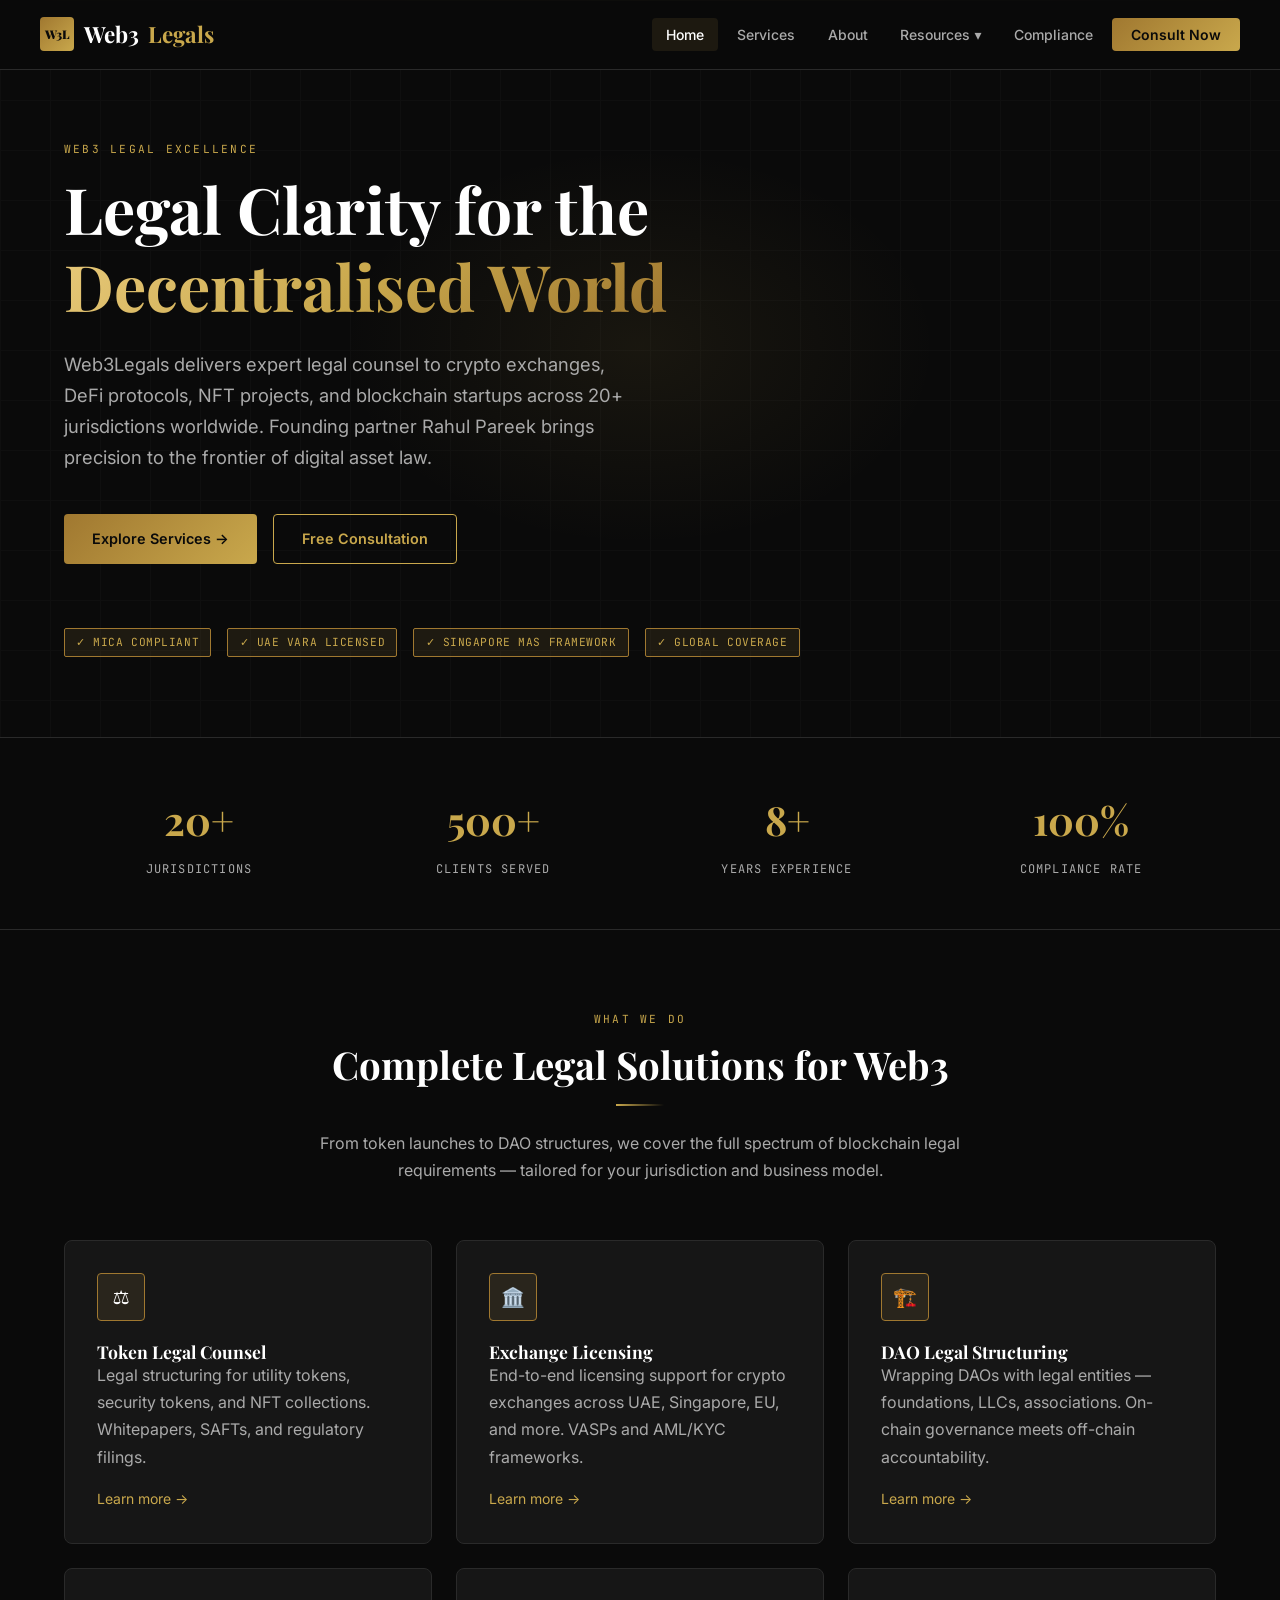
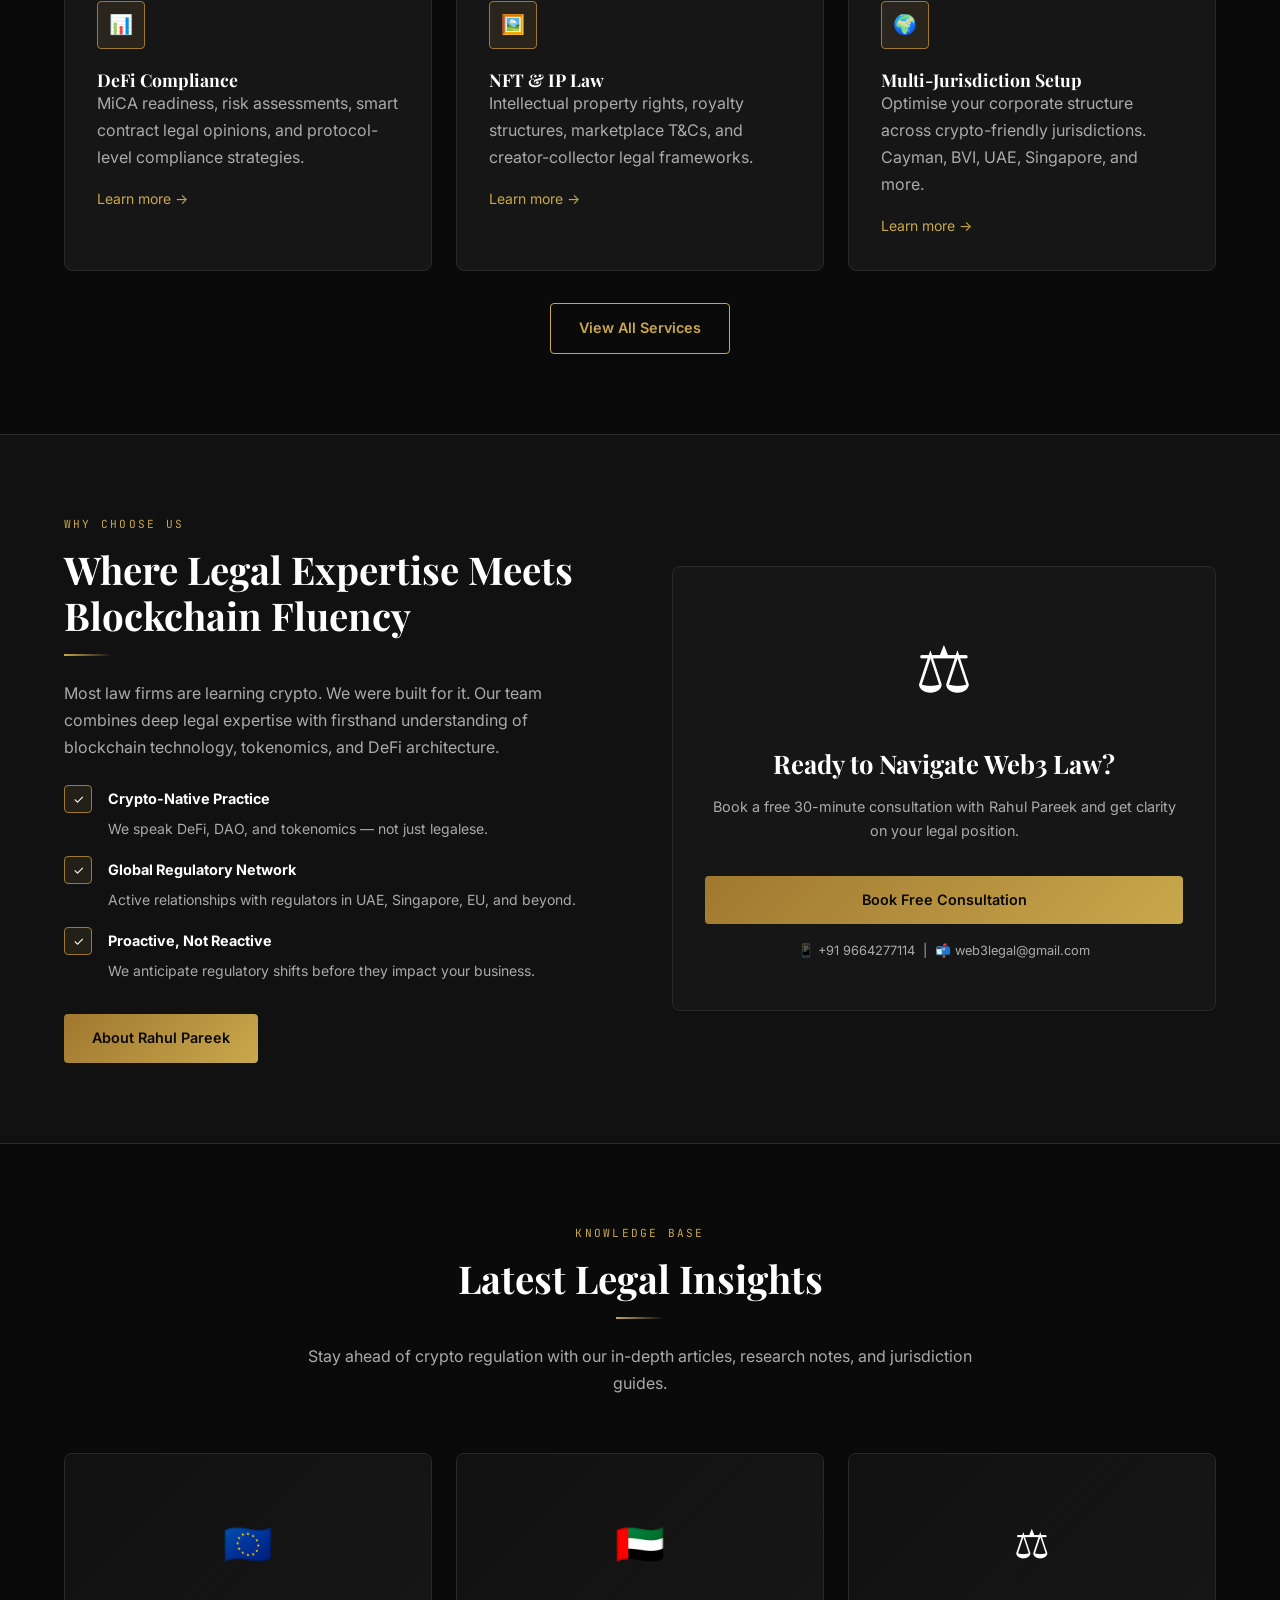
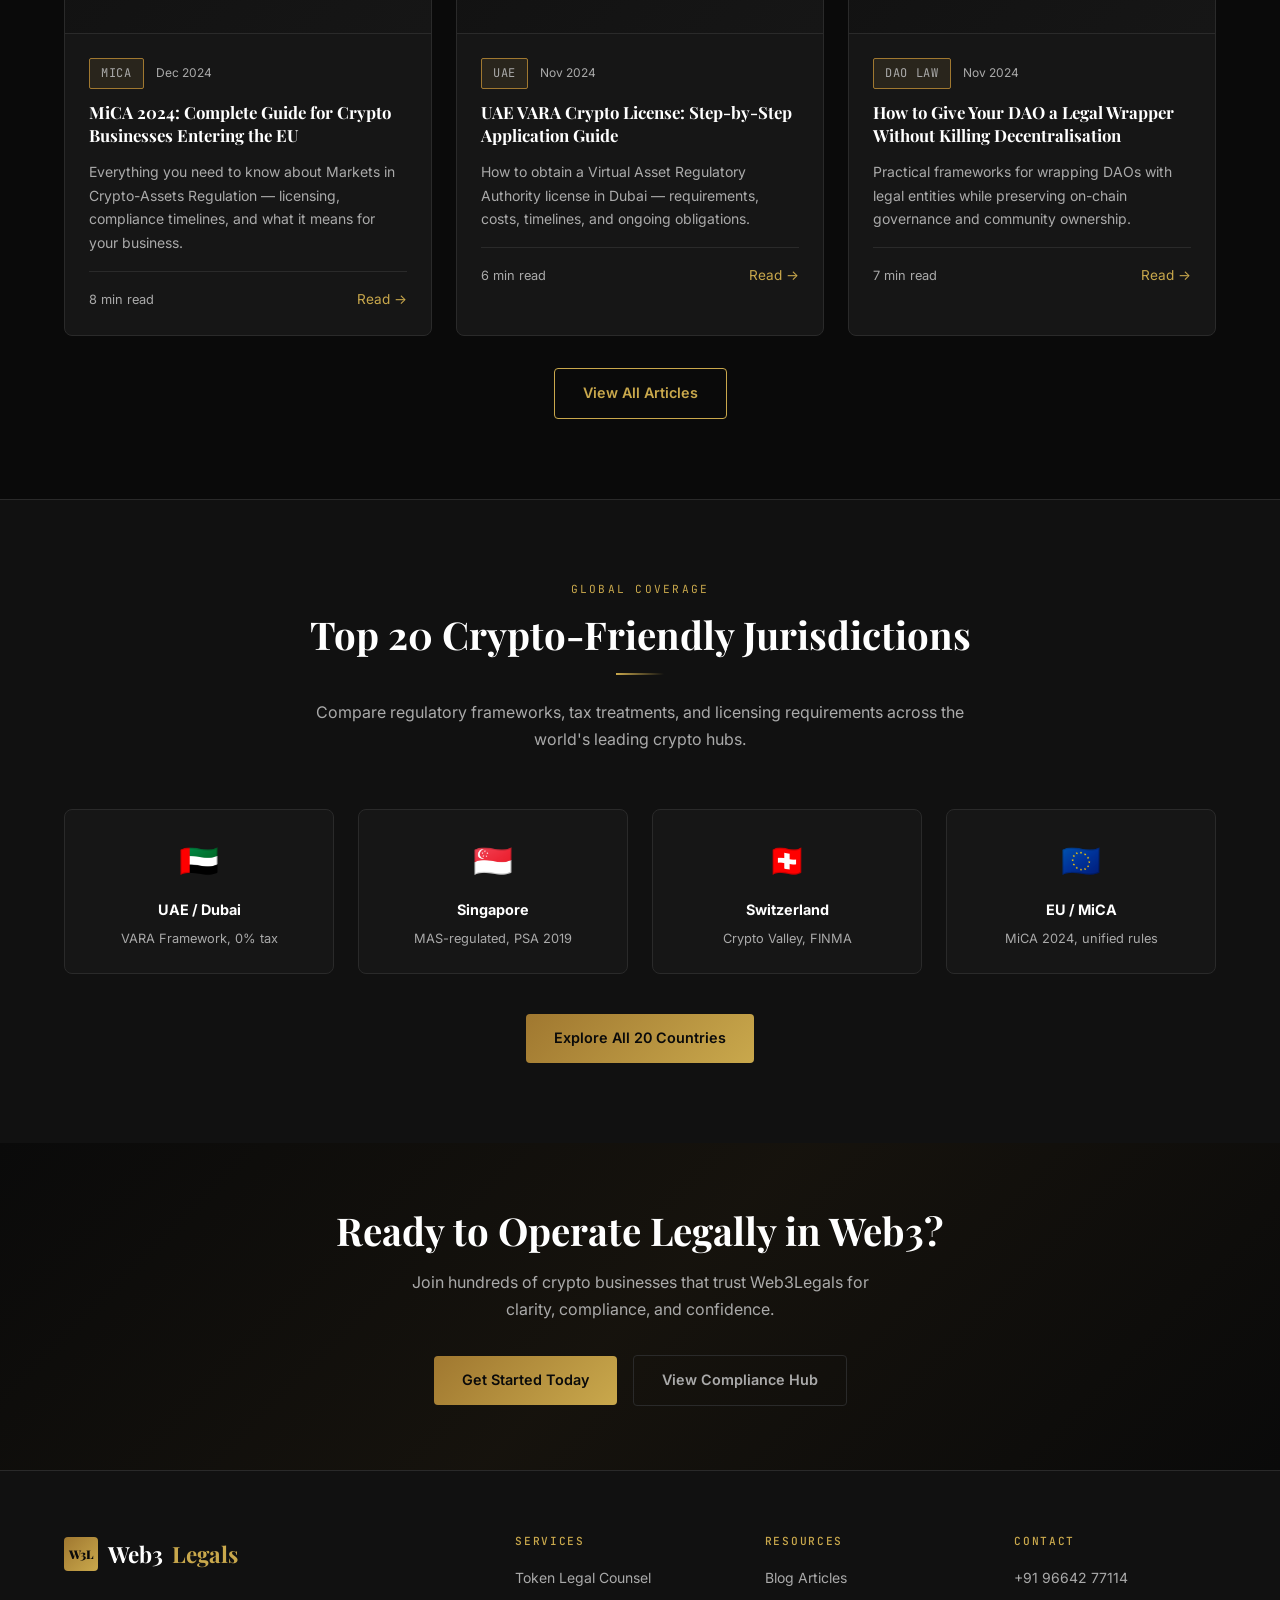
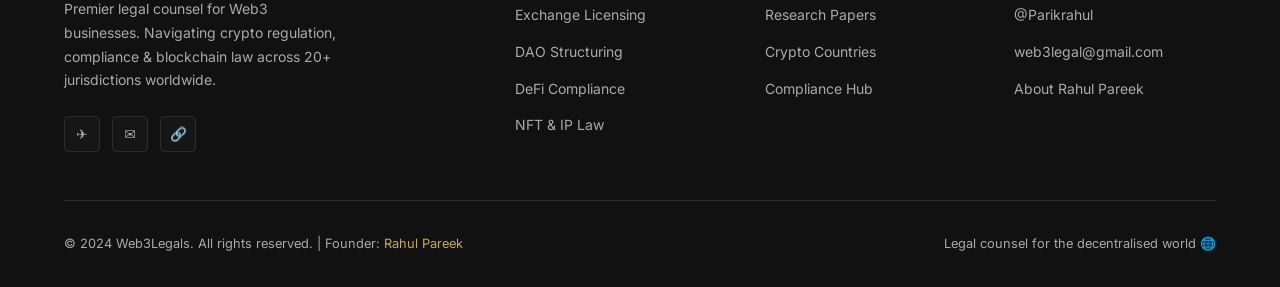
==== web3legals/index.html @ 488fb9ef "Add files via upload" ====
<!DOCTYPE html>
<html lang="en">
<head>
  <meta charset="UTF-8">
  <meta name="viewport" content="width=device-width, initial-scale=1.0">
  <title>Web3Legals — Premier Crypto & Blockchain Legal Counsel</title>
  <meta name="description" content="Web3Legals provides expert legal services for crypto businesses, DeFi protocols, NFT projects, and blockchain startups across 20+ global jurisdictions.">
  <meta name="keywords" content="crypto legal, blockchain lawyer, DeFi compliance, token legal counsel, web3 law firm, crypto regulation">
  <meta property="og:title" content="Web3Legals — Crypto & Blockchain Law Firm">
  <meta property="og:description" content="Expert legal counsel for Web3 businesses worldwide. Token law, exchange licensing, DAO structuring, DeFi compliance.">
  <meta property="og:type" content="website">
  <link rel="canonical" href="https://web3legals.com/">
  <link rel="stylesheet" href="css/style.css">
  <script src="js/layout.js" defer></script>
  <script type="application/ld+json">
  {"@context":"https://schema.org","@type":"LegalService","name":"Web3Legals","description":"Premier legal counsel for Web3 and crypto businesses","url":"https://web3legals.com","telephone":"+919664277114","email":"web3legal@gmail.com","founder":{"@type":"Person","name":"Rahul Pareek","url":"https://rahulpareek.in"}}
  </script>
</head>
<body>

<!-- HERO -->
<section class="hero" style="background: var(--black);">
  <div class="hero-bg"></div>
  <div class="hero-glow"></div>
  <div class="container" style="position:relative;z-index:1;">
    <div style="max-width:780px;">
      <span class="section-label">Web3 Legal Excellence</span>
      <h1 class="mb-3">
        Legal Clarity for the<br>
        <span class="gold-gradient">Decentralised World</span>
      </h1>
      <p style="font-size:1.15rem;max-width:580px;margin-bottom:2.5rem;">
        Web3Legals delivers expert legal counsel to crypto exchanges, DeFi protocols, NFT projects, and blockchain startups across 20+ jurisdictions worldwide. Founding partner Rahul Pareek brings precision to the frontier of digital asset law.
      </p>
      <div class="flex gap-2" style="flex-wrap:wrap;">
        <a href="pages/services.html" class="btn btn-gold">Explore Services →</a>
        <a href="pages/contact.html" class="btn btn-outline">Free Consultation</a>
      </div>
    </div>
    <!-- Floating badges -->
    <div style="margin-top:4rem;display:flex;gap:1rem;flex-wrap:wrap;">
      <div class="tag tag-gold">✓ MiCA Compliant</div>
      <div class="tag tag-gold">✓ UAE VARA Licensed</div>
      <div class="tag tag-gold">✓ Singapore MAS Framework</div>
      <div class="tag tag-gold">✓ Global Coverage</div>
    </div>
  </div>
</section>

<!-- STATS -->
<section style="padding:3rem 0;border-top:1px solid var(--black-border);border-bottom:1px solid var(--black-border);">
  <div class="container">
    <div class="grid-4">
      <div class="stat fade-in"><span class="stat-number">20+</span><span class="stat-label">Jurisdictions</span></div>
      <div class="stat fade-in"><span class="stat-number">500+</span><span class="stat-label">Clients Served</span></div>
      <div class="stat fade-in"><span class="stat-number">8+</span><span class="stat-label">Years Experience</span></div>
      <div class="stat fade-in"><span class="stat-number">100%</span><span class="stat-label">Compliance Rate</span></div>
    </div>
  </div>
</section>

<!-- SERVICES OVERVIEW -->
<section>
  <div class="container">
    <div class="section-header fade-in">
      <span class="section-label">What We Do</span>
      <h2>Complete Legal Solutions for Web3</h2>
      <div class="divider divider-center"></div>
      <p>From token launches to DAO structures, we cover the full spectrum of blockchain legal requirements — tailored for your jurisdiction and business model.</p>
    </div>
    <div class="grid-3">
      <div class="card fade-in">
        <div class="card-icon">⚖️</div>
        <h4>Token Legal Counsel</h4>
        <p>Legal structuring for utility tokens, security tokens, and NFT collections. Whitepapers, SAFTs, and regulatory filings.</p>
        <a href="pages/services.html#token" style="font-size:0.875rem;display:block;margin-top:1rem;">Learn more →</a>
      </div>
      <div class="card fade-in">
        <div class="card-icon">🏛️</div>
        <h4>Exchange Licensing</h4>
        <p>End-to-end licensing support for crypto exchanges across UAE, Singapore, EU, and more. VASPs and AML/KYC frameworks.</p>
        <a href="pages/services.html#exchange" style="font-size:0.875rem;display:block;margin-top:1rem;">Learn more →</a>
      </div>
      <div class="card fade-in">
        <div class="card-icon">🏗️</div>
        <h4>DAO Legal Structuring</h4>
        <p>Wrapping DAOs with legal entities — foundations, LLCs, associations. On-chain governance meets off-chain accountability.</p>
        <a href="pages/services.html#dao" style="font-size:0.875rem;display:block;margin-top:1rem;">Learn more →</a>
      </div>
      <div class="card fade-in">
        <div class="card-icon">📊</div>
        <h4>DeFi Compliance</h4>
        <p>MiCA readiness, risk assessments, smart contract legal opinions, and protocol-level compliance strategies.</p>
        <a href="pages/services.html#defi" style="font-size:0.875rem;display:block;margin-top:1rem;">Learn more →</a>
      </div>
      <div class="card fade-in">
        <div class="card-icon">🖼️</div>
        <h4>NFT & IP Law</h4>
        <p>Intellectual property rights, royalty structures, marketplace T&Cs, and creator-collector legal frameworks.</p>
        <a href="pages/services.html#nft" style="font-size:0.875rem;display:block;margin-top:1rem;">Learn more →</a>
      </div>
      <div class="card fade-in">
        <div class="card-icon">🌍</div>
        <h4>Multi-Jurisdiction Setup</h4>
        <p>Optimise your corporate structure across crypto-friendly jurisdictions. Cayman, BVI, UAE, Singapore, and more.</p>
        <a href="pages/services.html#multijurisdiction" style="font-size:0.875rem;display:block;margin-top:1rem;">Learn more →</a>
      </div>
    </div>
    <div class="text-center mt-4">
      <a href="pages/services.html" class="btn btn-outline">View All Services</a>
    </div>
  </div>
</section>

<!-- WHY WEB3LEGALS -->
<section style="background:var(--black-soft);border-top:1px solid var(--black-border);border-bottom:1px solid var(--black-border);">
  <div class="container">
    <div class="grid-2" style="align-items:center;gap:4rem;">
      <div class="fade-in">
        <span class="section-label">Why Choose Us</span>
        <h2>Where Legal Expertise Meets Blockchain Fluency</h2>
        <div class="divider"></div>
        <p style="margin-bottom:1.5rem;">Most law firms are learning crypto. We were built for it. Our team combines deep legal expertise with firsthand understanding of blockchain technology, tokenomics, and DeFi architecture.</p>
        <div style="display:flex;flex-direction:column;gap:1rem;">
          <div style="display:flex;gap:1rem;align-items:flex-start;">
            <div style="width:28px;height:28px;background:var(--gold-muted);border:1px solid var(--gold-dark);border-radius:var(--radius);display:flex;align-items:center;justify-content:center;flex-shrink:0;font-size:0.8rem;">✓</div>
            <div><strong style="color:var(--white);font-size:0.9rem;">Crypto-Native Practice</strong><p style="font-size:0.875rem;margin-top:0.25rem;">We speak DeFi, DAO, and tokenomics — not just legalese.</p></div>
          </div>
          <div style="display:flex;gap:1rem;align-items:flex-start;">
            <div style="width:28px;height:28px;background:var(--gold-muted);border:1px solid var(--gold-dark);border-radius:var(--radius);display:flex;align-items:center;justify-content:center;flex-shrink:0;font-size:0.8rem;">✓</div>
            <div><strong style="color:var(--white);font-size:0.9rem;">Global Regulatory Network</strong><p style="font-size:0.875rem;margin-top:0.25rem;">Active relationships with regulators in UAE, Singapore, EU, and beyond.</p></div>
          </div>
          <div style="display:flex;gap:1rem;align-items:flex-start;">
            <div style="width:28px;height:28px;background:var(--gold-muted);border:1px solid var(--gold-dark);border-radius:var(--radius);display:flex;align-items:center;justify-content:center;flex-shrink:0;font-size:0.8rem;">✓</div>
            <div><strong style="color:var(--white);font-size:0.9rem;">Proactive, Not Reactive</strong><p style="font-size:0.875rem;margin-top:0.25rem;">We anticipate regulatory shifts before they impact your business.</p></div>
          </div>
        </div>
        <a href="pages/about.html" class="btn btn-gold mt-4">About Rahul Pareek</a>
      </div>
      <div class="fade-in">
        <div class="card" style="text-align:center;padding:3rem 2rem;">
          <div style="font-size:4rem;margin-bottom:1.5rem;">⚖️</div>
          <h3 style="margin-bottom:1rem;">Ready to Navigate Web3 Law?</h3>
          <p style="margin-bottom:2rem;font-size:0.9rem;">Book a free 30-minute consultation with Rahul Pareek and get clarity on your legal position.</p>
          <a href="pages/contact.html" class="btn btn-gold" style="width:100%;justify-content:center;">Book Free Consultation</a>
          <p style="margin-top:1rem;font-size:0.8rem;">📱 +91 9664277114 &nbsp;|&nbsp; 📬 web3legal@gmail.com</p>
        </div>
      </div>
    </div>
  </div>
</section>

<!-- LATEST ARTICLES -->
<section>
  <div class="container">
    <div class="section-header fade-in">
      <span class="section-label">Knowledge Base</span>
      <h2>Latest Legal Insights</h2>
      <div class="divider divider-center"></div>
      <p>Stay ahead of crypto regulation with our in-depth articles, research notes, and jurisdiction guides.</p>
    </div>
    <div class="grid-3" id="homePosts">
      <!-- Populated by JS -->
    </div>
    <div class="text-center mt-4">
      <a href="pages/blog.html" class="btn btn-outline">View All Articles</a>
    </div>
  </div>
</section>

<!-- COUNTRIES TEASER -->
<section style="background:var(--black-soft);border-top:1px solid var(--black-border);">
  <div class="container">
    <div class="section-header fade-in">
      <span class="section-label">Global Coverage</span>
      <h2>Top 20 Crypto-Friendly Jurisdictions</h2>
      <div class="divider divider-center"></div>
      <p>Compare regulatory frameworks, tax treatments, and licensing requirements across the world's leading crypto hubs.</p>
    </div>
    <div class="grid-4" style="margin-bottom:2.5rem;">
      <div class="card fade-in text-center" style="padding:1.5rem;">
        <div style="font-size:2rem;margin-bottom:0.5rem;">🇦🇪</div>
        <strong style="color:var(--white);font-size:0.9rem;">UAE / Dubai</strong>
        <p style="font-size:0.8rem;margin-top:0.25rem;">VARA Framework, 0% tax</p>
      </div>
      <div class="card fade-in text-center" style="padding:1.5rem;">
        <div style="font-size:2rem;margin-bottom:0.5rem;">🇸🇬</div>
        <strong style="color:var(--white);font-size:0.9rem;">Singapore</strong>
        <p style="font-size:0.8rem;margin-top:0.25rem;">MAS-regulated, PSA 2019</p>
      </div>
      <div class="card fade-in text-center" style="padding:1.5rem;">
        <div style="font-size:2rem;margin-bottom:0.5rem;">🇨🇭</div>
        <strong style="color:var(--white);font-size:0.9rem;">Switzerland</strong>
        <p style="font-size:0.8rem;margin-top:0.25rem;">Crypto Valley, FINMA</p>
      </div>
      <div class="card fade-in text-center" style="padding:1.5rem;">
        <div style="font-size:2rem;margin-bottom:0.5rem;">🇪🇺</div>
        <strong style="color:var(--white);font-size:0.9rem;">EU / MiCA</strong>
        <p style="font-size:0.8rem;margin-top:0.25rem;">MiCA 2024, unified rules</p>
      </div>
    </div>
    <div class="text-center">
      <a href="pages/crypto-countries.html" class="btn btn-gold">Explore All 20 Countries</a>
    </div>
  </div>
</section>

<!-- CTA STRIP -->
<section style="padding:4rem 0;background:linear-gradient(135deg,var(--black) 0%,rgba(160,120,48,0.08) 50%,var(--black) 100%);">
  <div class="container text-center fade-in">
    <h2 style="margin-bottom:1rem;">Ready to Operate Legally in Web3?</h2>
    <p style="max-width:500px;margin:0 auto 2rem;">Join hundreds of crypto businesses that trust Web3Legals for clarity, compliance, and confidence.</p>
    <div class="flex flex-center gap-2" style="flex-wrap:wrap;">
      <a href="pages/contact.html" class="btn btn-gold">Get Started Today</a>
      <a href="pages/compliance.html" class="btn btn-ghost">View Compliance Hub</a>
    </div>
  </div>
</section>

<script>
// Load latest posts from localStorage (CMS)
function loadHomePosts() {
  const grid = document.getElementById('homePosts');
  if (!grid) return;
  const raw = localStorage.getItem('w3l_posts');
  let posts = raw ? JSON.parse(raw) : getDefaultPosts();
  posts = posts.slice(0, 3);
  grid.innerHTML = posts.map(p => `
    <article class="article-card fade-in">
      <div class="article-card-img">${p.emoji || '📝'}</div>
      <div class="article-card-body">
        <div class="article-meta">
          <span class="tag tag-gold">${p.category}</span>
          <span>${p.date}</span>
        </div>
        <h3><a href="pages/blog.html#${p.slug}">${p.title}</a></h3>
        <p>${p.excerpt}</p>
        <div class="article-card-footer">
          <span style="font-size:0.8rem;color:var(--white-muted);">${p.readTime}</span>
          <a href="pages/blog.html#${p.slug}" style="font-size:0.85rem;">Read →</a>
        </div>
      </div>
    </article>`).join('');

  document.querySelectorAll('.fade-in').forEach(el => {
    const obs = new IntersectionObserver(e => { if(e[0].isIntersecting){el.classList.add('visible');obs.unobserve(el);} }, {threshold:0.1});
    obs.observe(el);
  });
}

function getDefaultPosts() {
  return [
    {slug:'mica-regulation-guide',emoji:'🇪🇺',category:'MiCA',date:'Dec 2024',title:'MiCA 2024: Complete Guide for Crypto Businesses Entering the EU',excerpt:'Everything you need to know about Markets in Crypto-Assets Regulation — licensing, compliance timelines, and what it means for your business.',readTime:'8 min read'},
    {slug:'uae-vara-crypto-license',emoji:'🇦🇪',category:'UAE',date:'Nov 2024',title:'UAE VARA Crypto License: Step-by-Step Application Guide',excerpt:'How to obtain a Virtual Asset Regulatory Authority license in Dubai — requirements, costs, timelines, and ongoing obligations.',readTime:'6 min read'},
    {slug:'dao-legal-wrapper',emoji:'⚖️',category:'DAO Law',date:'Nov 2024',title:'How to Give Your DAO a Legal Wrapper Without Killing Decentralisation',excerpt:'Practical frameworks for wrapping DAOs with legal entities while preserving on-chain governance and community ownership.',readTime:'7 min read'}
  ];
}

document.addEventListener('DOMContentLoaded', loadHomePosts);
</script>
</body>
</html>
---- web3legals/css/style.css ----
/* ============================================
   Web3Legals - Global Stylesheet
   Theme: Gold / Black / White
   ============================================ */

@import url('https://fonts.googleapis.com/css2?family=Playfair+Display:wght@400;600;700;900&family=Inter:wght@300;400;500;600&family=JetBrains+Mono:wght@400;500&display=swap');

:root {
  --gold: #C9A84C;
  --gold-light: #E8C97A;
  --gold-dark: #A07830;
  --gold-muted: rgba(201,168,76,0.1);
  --black: #0A0A0A;
  --black-soft: #111111;
  --black-card: #161616;
  --black-border: #2A2A2A;
  --white: #FFFFFF;
  --white-soft: #F5F5F0;
  --white-muted: #AAAAAA;
  --font-display: 'Playfair Display', Georgia, serif;
  --font-body: 'Inter', system-ui, sans-serif;
  --font-mono: 'JetBrains Mono', monospace;
  --radius: 4px;
  --radius-lg: 8px;
  --transition: 0.25s ease;
  --max-w: 1200px;
  --shadow: 0 4px 24px rgba(0,0,0,0.4);
  --gold-glow: 0 0 30px rgba(201,168,76,0.15);
}

*, *::before, *::after { box-sizing: border-box; margin: 0; padding: 0; }
html { scroll-behavior: smooth; font-size: 16px; }
body {
  background: var(--black);
  color: var(--white);
  font-family: var(--font-body);
  font-weight: 400;
  line-height: 1.7;
  -webkit-font-smoothing: antialiased;
}

/* ─── TYPOGRAPHY ─── */
h1, h2, h3, h4, h5 { font-family: var(--font-display); font-weight: 700; line-height: 1.2; color: var(--white); }
h1 { font-size: clamp(2.2rem, 5vw, 4rem); }
h2 { font-size: clamp(1.6rem, 3vw, 2.6rem); }
h3 { font-size: clamp(1.2rem, 2vw, 1.6rem); }
h4 { font-size: 1.1rem; }
p { color: var(--white-muted); font-size: 1rem; }
a { color: var(--gold); text-decoration: none; transition: color var(--transition); }
a:hover { color: var(--gold-light); }

.gold { color: var(--gold); }
.gold-gradient {
  background: linear-gradient(135deg, var(--gold-light), var(--gold), var(--gold-dark));
  -webkit-background-clip: text; -webkit-text-fill-color: transparent; background-clip: text;
}
.section-label {
  font-family: var(--font-mono); font-size: 0.7rem; letter-spacing: 0.2em;
  text-transform: uppercase; color: var(--gold); display: block; margin-bottom: 0.75rem;
}

/* ─── LAYOUT ─── */
.container { max-width: var(--max-w); margin: 0 auto; padding: 0 1.5rem; }
section { padding: 5rem 0; }

/* ─── NAVBAR ─── */
.navbar {
  position: fixed; top: 0; left: 0; right: 0; z-index: 1000;
  background: rgba(10,10,10,0.95);
  backdrop-filter: blur(12px);
  border-bottom: 1px solid var(--black-border);
  height: 70px; display: flex; align-items: center; padding: 0 1.5rem;
}
.navbar .inner {
  display: flex; align-items: center; justify-content: space-between;
  width: 100%; max-width: var(--max-w); margin: 0 auto;
}
.nav-logo {
  font-family: var(--font-display); font-size: 1.4rem; font-weight: 700;
  color: var(--white); display: flex; align-items: center; gap: 0.6rem;
}
.nav-logo .logo-box {
  width: 34px; height: 34px;
  background: linear-gradient(135deg, var(--gold-dark), var(--gold));
  border-radius: var(--radius);
  display: flex; align-items: center; justify-content: center;
  font-size: 0.75rem; color: var(--black); font-weight: 900; letter-spacing: -0.05em;
}
.nav-logo span { color: var(--gold); }
.nav-links { display: flex; align-items: center; gap: 0.25rem; list-style: none; }
.nav-links > li > a {
  font-size: 0.875rem; font-weight: 500; color: var(--white-muted);
  padding: 0.5rem 0.9rem; border-radius: var(--radius); transition: all var(--transition);
}
.nav-links > li > a:hover, .nav-links > li > a.active { color: var(--white); background: var(--gold-muted); }
.dropdown { position: relative; }
.dropdown-menu {
  display: none; position: absolute; top: calc(100% + 10px); left: 0;
  background: var(--black-card); border: 1px solid var(--black-border);
  border-radius: var(--radius-lg); min-width: 200px;
  box-shadow: var(--shadow); overflow: hidden;
}
.dropdown:hover .dropdown-menu { display: block; }
.dropdown-menu a {
  display: block; padding: 0.7rem 1rem; font-size: 0.85rem;
  color: var(--white-muted); border-bottom: 1px solid var(--black-border);
}
.dropdown-menu a:last-child { border-bottom: none; }
.dropdown-menu a:hover { background: var(--gold-muted); color: var(--gold); }
.nav-cta {
  background: linear-gradient(135deg, var(--gold-dark), var(--gold)) !important;
  color: var(--black) !important; font-weight: 600 !important;
  padding: 0.5rem 1.2rem !important;
}
.hamburger {
  display: none; flex-direction: column; gap: 5px;
  background: none; border: none; cursor: pointer; padding: 4px;
}
.hamburger span { display: block; width: 24px; height: 2px; background: var(--white); border-radius: 2px; transition: all var(--transition); }

/* ─── MOBILE MENU ─── */
.mobile-nav {
  display: none; position: fixed;
  top: 70px; left: 0; right: 0; bottom: 0;
  background: var(--black); z-index: 999;
  padding: 1.5rem; overflow-y: auto;
  flex-direction: column;
}
.mobile-nav.open { display: flex; }
.mobile-nav a {
  font-size: 1rem; color: var(--white-muted);
  padding: 0.85rem 0; border-bottom: 1px solid var(--black-border); display: block;
}
.mobile-nav a:hover { color: var(--gold); }
.mobile-sub { padding-left: 1rem; font-size: 0.9rem !important; }

/* ─── BUTTONS ─── */
.btn {
  display: inline-flex; align-items: center; gap: 0.5rem;
  padding: 0.75rem 1.75rem; font-family: var(--font-body);
  font-size: 0.9rem; font-weight: 600; border-radius: var(--radius);
  border: none; cursor: pointer; transition: all var(--transition); text-decoration: none;
}
.btn-gold { background: linear-gradient(135deg, var(--gold-dark), var(--gold)); color: var(--black); }
.btn-gold:hover { background: linear-gradient(135deg, var(--gold), var(--gold-light)); color: var(--black); transform: translateY(-1px); box-shadow: 0 6px 20px rgba(201,168,76,0.3); }
.btn-outline { background: transparent; color: var(--gold); border: 1px solid var(--gold); }
.btn-outline:hover { background: var(--gold-muted); color: var(--gold-light); }
.btn-ghost { background: transparent; color: var(--white-muted); border: 1px solid var(--black-border); }
.btn-ghost:hover { border-color: var(--gold); color: var(--gold); }

/* ─── CARDS ─── */
.card {
  background: var(--black-card); border: 1px solid var(--black-border);
  border-radius: var(--radius-lg); padding: 2rem; transition: all var(--transition);
}
.card:hover { border-color: var(--gold); box-shadow: var(--gold-glow); transform: translateY(-2px); }
.card-icon {
  width: 48px; height: 48px; background: var(--gold-muted);
  border: 1px solid var(--gold-dark); border-radius: var(--radius);
  display: flex; align-items: center; justify-content: center;
  font-size: 1.2rem; margin-bottom: 1.25rem;
}

/* ─── TAGS ─── */
.tag {
  display: inline-block; font-family: var(--font-mono); font-size: 0.7rem;
  letter-spacing: 0.05em; text-transform: uppercase;
  padding: 0.25rem 0.7rem; border-radius: 2px; border: 1px solid;
}
.tag-gold { background: var(--gold-muted); border-color: var(--gold-dark); color: var(--gold); }
.tag-white { background: rgba(255,255,255,0.04); border-color: var(--black-border); color: var(--white-muted); }

/* ─── DIVIDER ─── */
.divider { width: 48px; height: 2px; background: linear-gradient(90deg, var(--gold), transparent); margin: 1rem 0 1.5rem; }
.divider-center { margin: 1rem auto 1.5rem; }

/* ─── SECTION HEADER ─── */
.section-header { text-align: center; max-width: 700px; margin: 0 auto 3.5rem; }
.section-header h2 { margin-bottom: 1rem; }

/* ─── GRIDS ─── */
.grid-2 { display: grid; grid-template-columns: repeat(2, 1fr); gap: 1.5rem; }
.grid-3 { display: grid; grid-template-columns: repeat(3, 1fr); gap: 1.5rem; }
.grid-4 { display: grid; grid-template-columns: repeat(4, 1fr); gap: 1.5rem; }

/* ─── HERO ─── */
.hero { padding: 140px 0 80px; position: relative; overflow: hidden; }
.hero::before {
  content: ''; position: absolute; top: 0; left: 0; right: 0; height: 1px;
  background: linear-gradient(90deg, transparent, var(--gold), transparent);
}
.hero-bg {
  position: absolute; inset: 0; pointer-events: none;
  background-image: linear-gradient(var(--black-border) 1px, transparent 1px),
    linear-gradient(90deg, var(--black-border) 1px, transparent 1px);
  background-size: 50px 50px; opacity: 0.18;
}
.hero-glow {
  position: absolute; top: 20%; left: 50%; transform: translateX(-50%);
  width: 600px; height: 400px;
  background: radial-gradient(ellipse, rgba(201,168,76,0.08), transparent 70%);
  pointer-events: none;
}

/* ─── STATS ─── */
.stat { text-align: center; }
.stat-number { font-family: var(--font-display); font-size: 2.5rem; font-weight: 700; color: var(--gold); display: block; }
.stat-label { font-size: 0.75rem; font-family: var(--font-mono); letter-spacing: 0.1em; text-transform: uppercase; color: var(--white-muted); }

/* ─── ARTICLE CARD ─── */
.article-card { background: var(--black-card); border: 1px solid var(--black-border); border-radius: var(--radius-lg); overflow: hidden; transition: all var(--transition); }
.article-card:hover { border-color: var(--gold); box-shadow: var(--gold-glow); transform: translateY(-2px); }
.article-card-img { height: 180px; background: linear-gradient(135deg, var(--black-soft), var(--black-card)); display: flex; align-items: center; justify-content: center; font-size: 2.5rem; border-bottom: 1px solid var(--black-border); }
.article-card-body { padding: 1.5rem; }
.article-meta { display: flex; align-items: center; gap: 0.75rem; margin-bottom: 0.75rem; flex-wrap: wrap; }
.article-meta span { font-size: 0.75rem; color: var(--white-muted); }
.article-card h3 { font-size: 1.05rem; margin-bottom: 0.75rem; line-height: 1.4; }
.article-card h3 a { color: var(--white); }
.article-card h3 a:hover { color: var(--gold); }
.article-card p { font-size: 0.875rem; margin-bottom: 1rem; }
.article-card-footer { display: flex; align-items: center; justify-content: space-between; padding-top: 1rem; border-top: 1px solid var(--black-border); }

/* ─── COUNTRY TABLE ─── */
.table-wrap { overflow-x: auto; }
.country-table { width: 100%; border-collapse: collapse; }
.country-table th { background: var(--black-card); padding: 0.9rem 1rem; text-align: left; font-family: var(--font-mono); font-size: 0.7rem; letter-spacing: 0.1em; text-transform: uppercase; color: var(--gold); border-bottom: 2px solid var(--gold-dark); white-space: nowrap; }
.country-table td { padding: 0.9rem 1rem; border-bottom: 1px solid var(--black-border); font-size: 0.875rem; color: var(--white-muted); }
.country-table tr:hover td { background: var(--gold-muted); color: var(--white); }
.rating-bg { height: 4px; width: 70px; border-radius: 2px; background: var(--black-border); overflow: hidden; display: inline-block; vertical-align: middle; }
.rating-fill { height: 100%; border-radius: 2px; background: linear-gradient(90deg, var(--gold-dark), var(--gold)); }

/* ─── FORM ─── */
.form-group { margin-bottom: 1.25rem; }
.form-label { display: block; font-size: 0.75rem; font-family: var(--font-mono); letter-spacing: 0.1em; text-transform: uppercase; color: var(--white-muted); margin-bottom: 0.5rem; }
.form-input, .form-textarea, .form-select {
  width: 100%; background: var(--black-card); border: 1px solid var(--black-border);
  border-radius: var(--radius); padding: 0.75rem 1rem;
  color: var(--white); font-family: var(--font-body); font-size: 0.9rem;
  transition: border-color var(--transition); appearance: none;
}
.form-input:focus, .form-textarea:focus, .form-select:focus { outline: none; border-color: var(--gold); box-shadow: 0 0 0 3px rgba(201,168,76,0.1); }
.form-textarea { resize: vertical; min-height: 120px; }

/* ─── TOAST ─── */
.toast {
  position: fixed; bottom: 2rem; right: 2rem; z-index: 9999;
  background: var(--black-card); border: 1px solid var(--gold);
  border-radius: var(--radius-lg); padding: 1rem 1.5rem;
  color: var(--white); font-size: 0.9rem; box-shadow: var(--shadow);
  transform: translateY(100px); opacity: 0; transition: all 0.3s ease; max-width: 320px;
}
.toast.show { transform: translateY(0); opacity: 1; }
.toast.error { border-color: #e74c3c; }

/* ─── FOOTER ─── */
.footer { background: var(--black-soft); border-top: 1px solid var(--black-border); padding: 4rem 0 2rem; }
.footer-grid { display: grid; grid-template-columns: 2fr 1fr 1fr 1fr; gap: 3rem; margin-bottom: 3rem; }
.footer-brand p { font-size: 0.875rem; margin: 1rem 0 1.5rem; max-width: 280px; }
.footer-col h5 { font-family: var(--font-mono); font-size: 0.7rem; letter-spacing: 0.15em; text-transform: uppercase; color: var(--gold); margin-bottom: 1rem; font-weight: 500; }
.footer-col ul { list-style: none; }
.footer-col ul li { margin-bottom: 0.6rem; }
.footer-col ul a { font-size: 0.875rem; color: var(--white-muted); }
.footer-col ul a:hover { color: var(--gold); }
.footer-bottom { border-top: 1px solid var(--black-border); padding-top: 2rem; display: flex; align-items: center; justify-content: space-between; flex-wrap: wrap; gap: 1rem; }
.footer-bottom p { font-size: 0.8rem; color: var(--white-muted); }
.social-links { display: flex; gap: 0.75rem; }
.social-link {
  width: 36px; height: 36px; background: var(--black-card);
  border: 1px solid var(--black-border); border-radius: var(--radius);
  display: flex; align-items: center; justify-content: center;
  color: var(--white-muted); font-size: 0.85rem; transition: all var(--transition);
  text-decoration: none;
}
.social-link:hover { border-color: var(--gold); color: var(--gold); background: var(--gold-muted); }

/* ─── BREADCRUMB ─── */
.breadcrumb { padding: 1rem 0; display: flex; align-items: center; gap: 0.5rem; font-size: 0.8rem; color: var(--white-muted); flex-wrap: wrap; }
.breadcrumb a { color: var(--white-muted); }
.breadcrumb a:hover { color: var(--gold); }
.breadcrumb .sep { color: var(--black-border); }

/* ─── ANIMATIONS ─── */
.fade-in { opacity: 0; transform: translateY(20px); transition: opacity 0.6s ease, transform 0.6s ease; }
.fade-in.visible { opacity: 1; transform: translateY(0); }

/* ─── UTILITIES ─── */
.text-center { text-align: center; }
.mt-1{margin-top:0.5rem}.mt-2{margin-top:1rem}.mt-3{margin-top:1.5rem}.mt-4{margin-top:2rem}
.mb-1{margin-bottom:0.5rem}.mb-2{margin-bottom:1rem}.mb-3{margin-bottom:1.5rem}.mb-4{margin-bottom:2rem}
.flex{display:flex}.flex-center{display:flex;align-items:center;justify-content:center}
.gap-1{gap:0.5rem}.gap-2{gap:1rem}.gap-3{gap:1.5rem}

/* ─── RESPONSIVE ─── */
@media(max-width:1024px){.grid-4{grid-template-columns:repeat(2,1fr)}.footer-grid{grid-template-columns:1fr 1fr}}
@media(max-width:768px){
  .nav-links{display:none}.hamburger{display:flex}
  .grid-2,.grid-3{grid-template-columns:1fr}.grid-4{grid-template-columns:repeat(2,1fr)}
  .footer-grid{grid-template-columns:1fr}
  section{padding:3.5rem 0}.hero{padding:110px 0 60px}
  .footer-bottom{flex-direction:column;text-align:center}
}
@media(max-width:480px){.grid-4{grid-template-columns:1fr}}
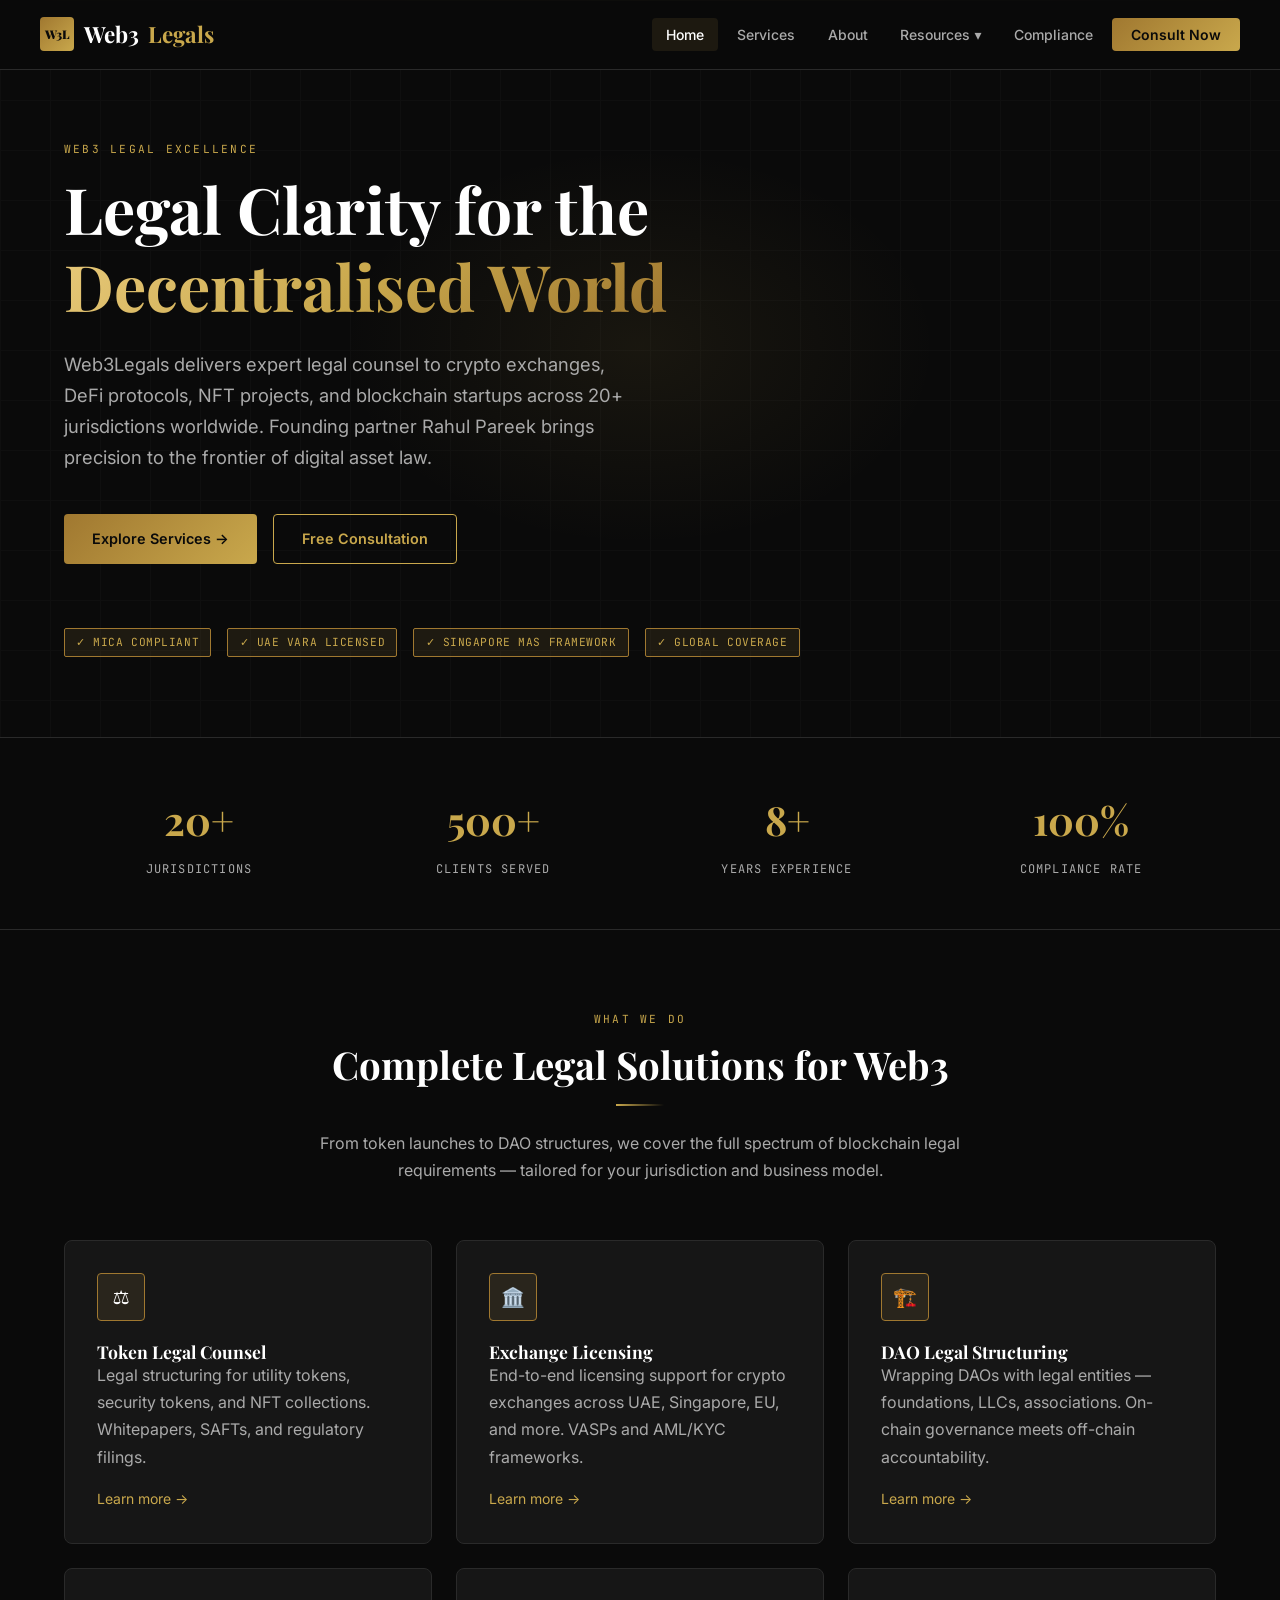
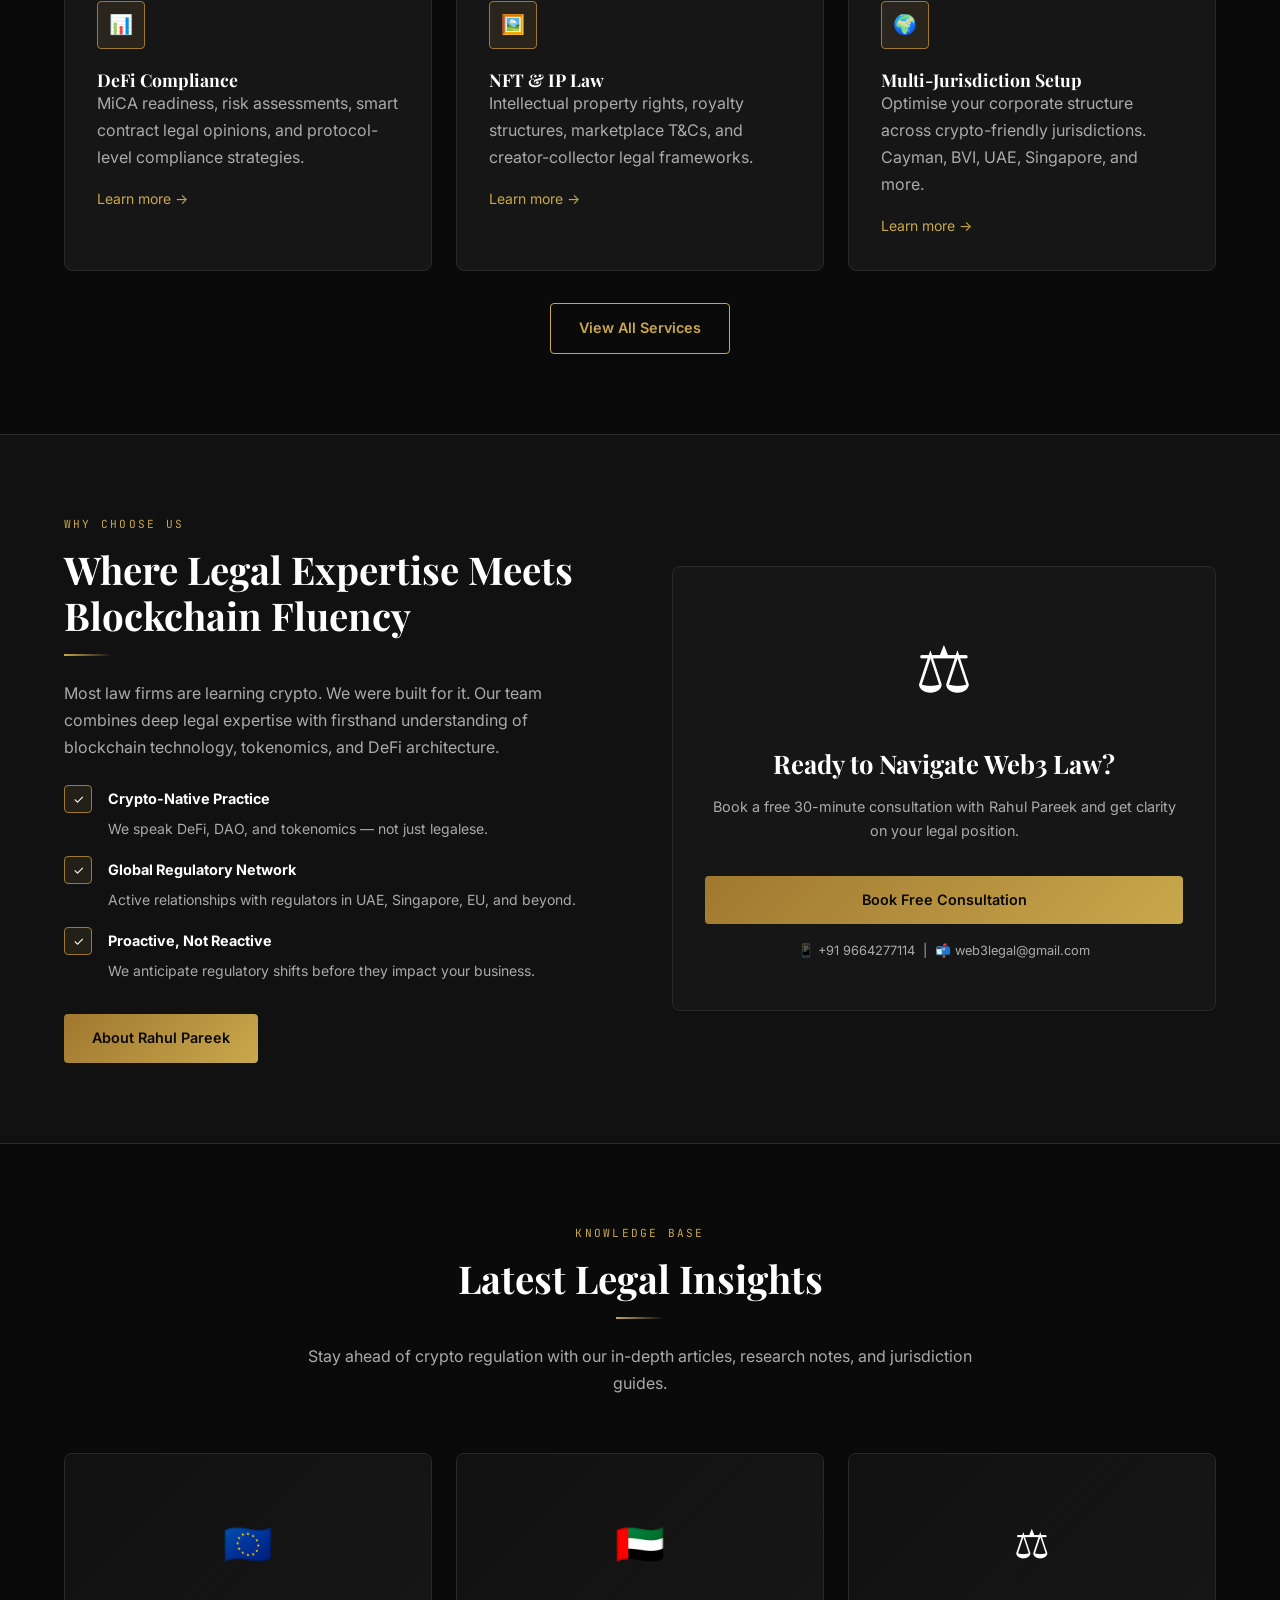
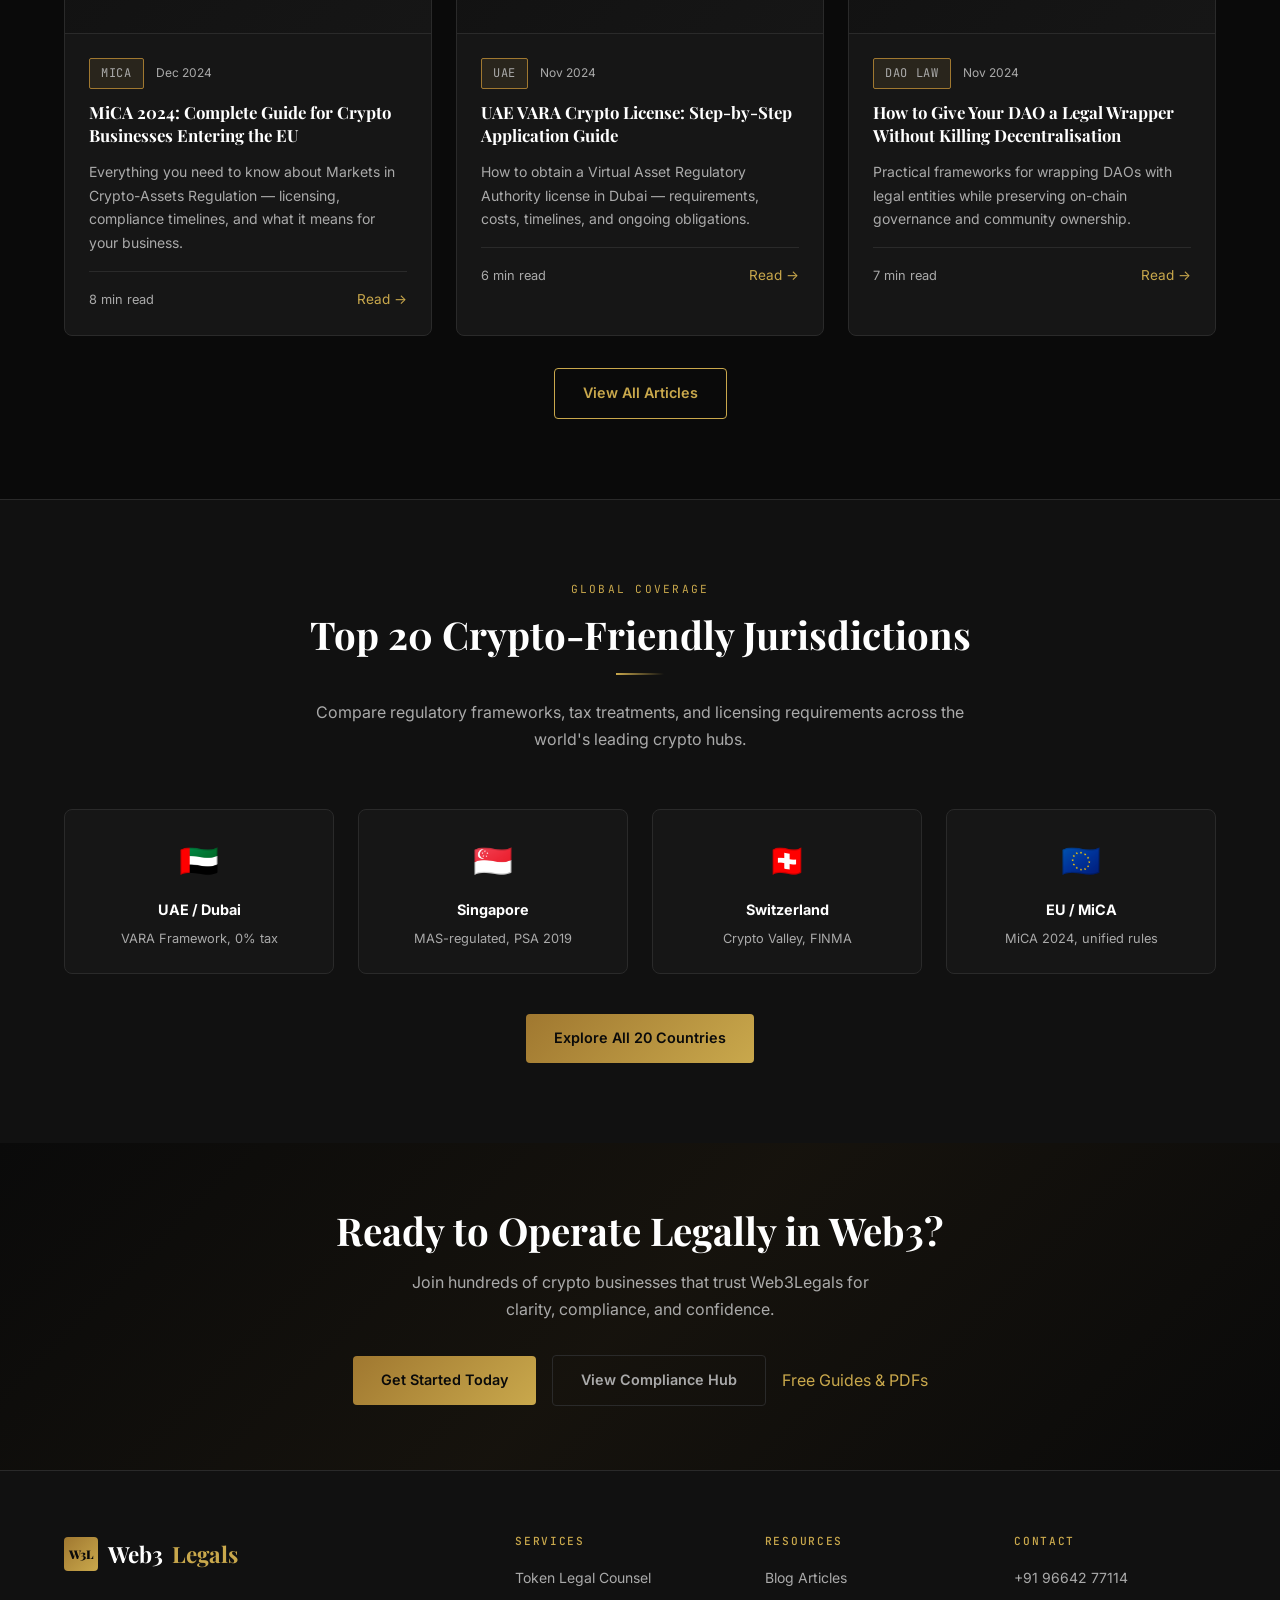
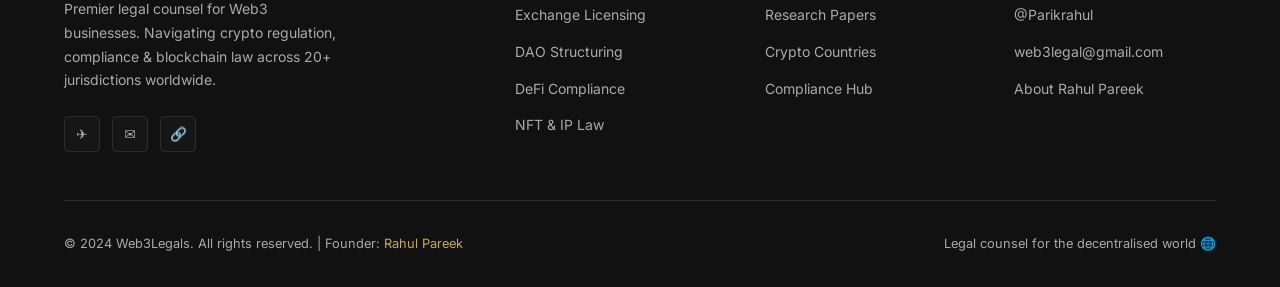
==== commit 43fabcab: "Add link to Free Guides & PDFs in index.html" ====
--- a/web3legals/index.html
+++ b/web3legals/index.html
@@ -213,6 +213,7 @@
     <div class="flex flex-center gap-2" style="flex-wrap:wrap;">
       <a href="pages/contact.html" class="btn btn-gold">Get Started Today</a>
       <a href="pages/compliance.html" class="btn btn-ghost">View Compliance Hub</a>
+      <a href="pages/resources.html">Free Guides & PDFs</a>
     </div>
   </div>
 </section>
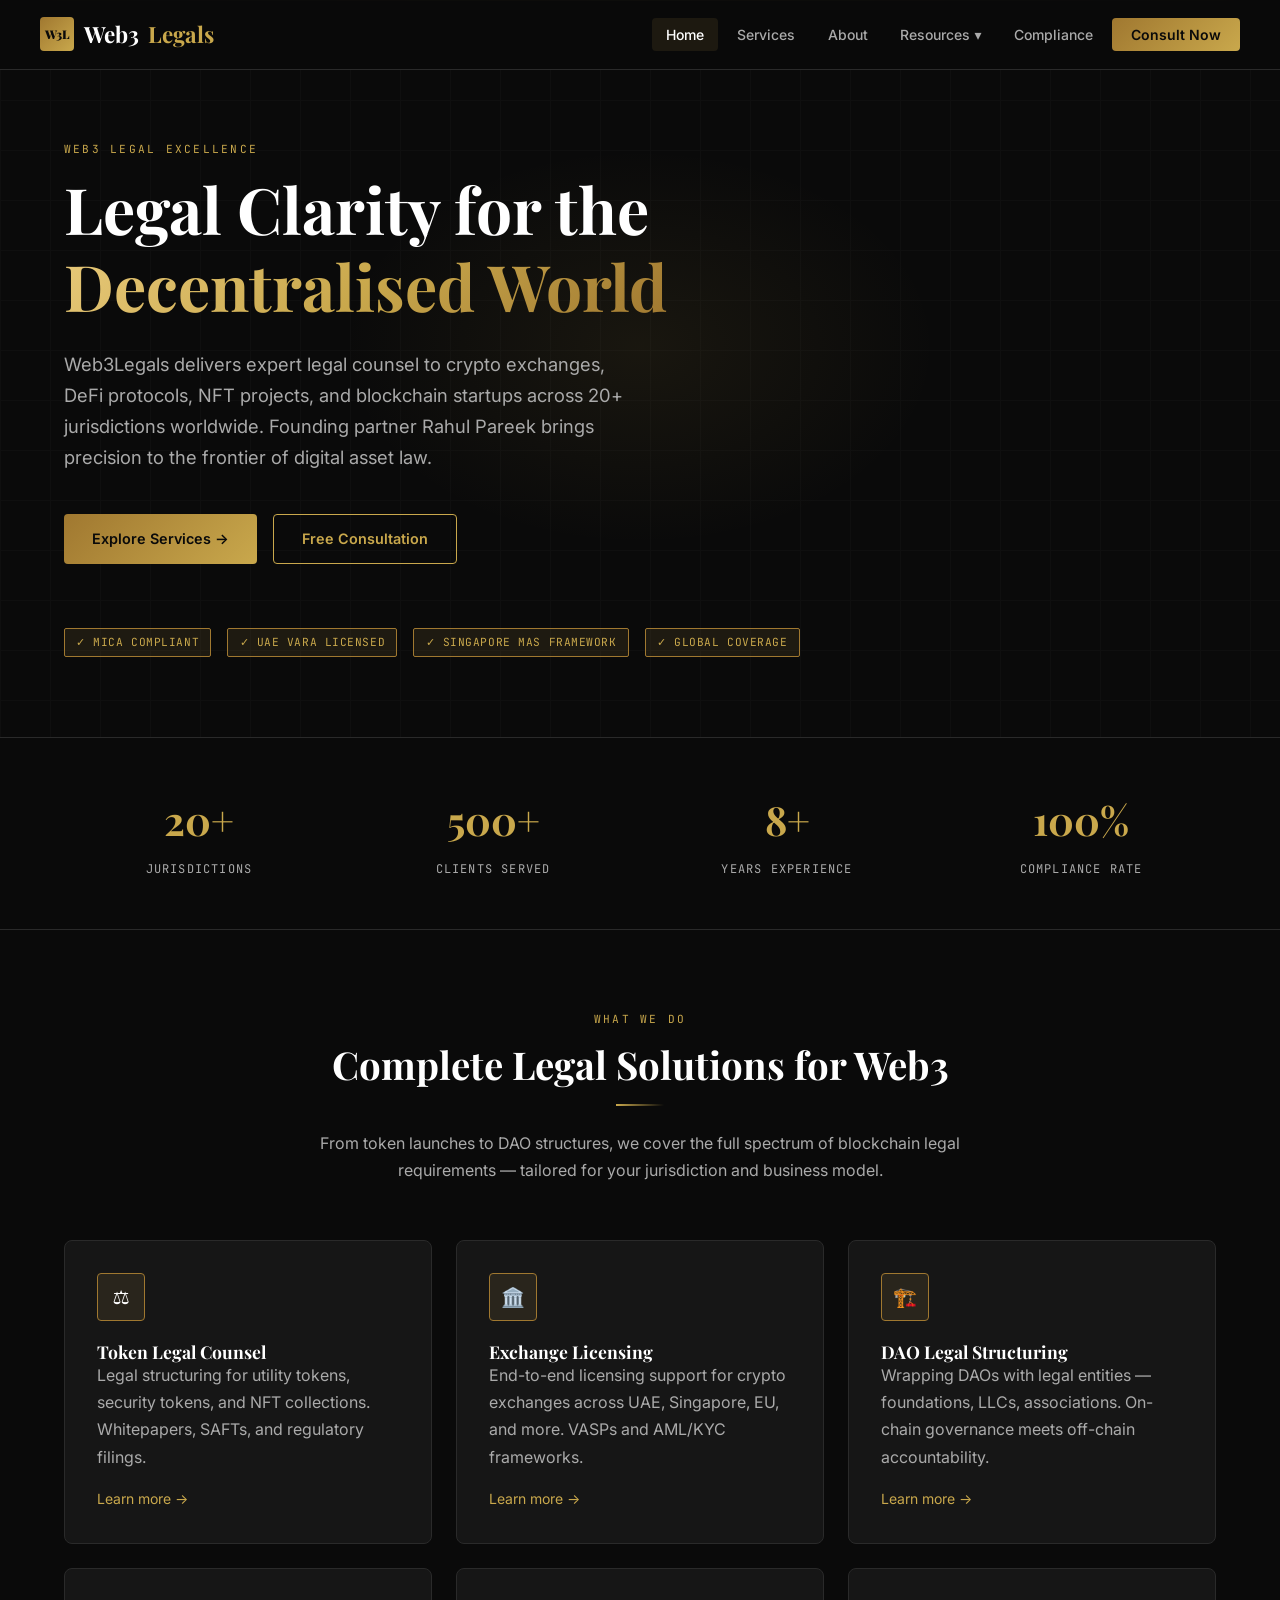
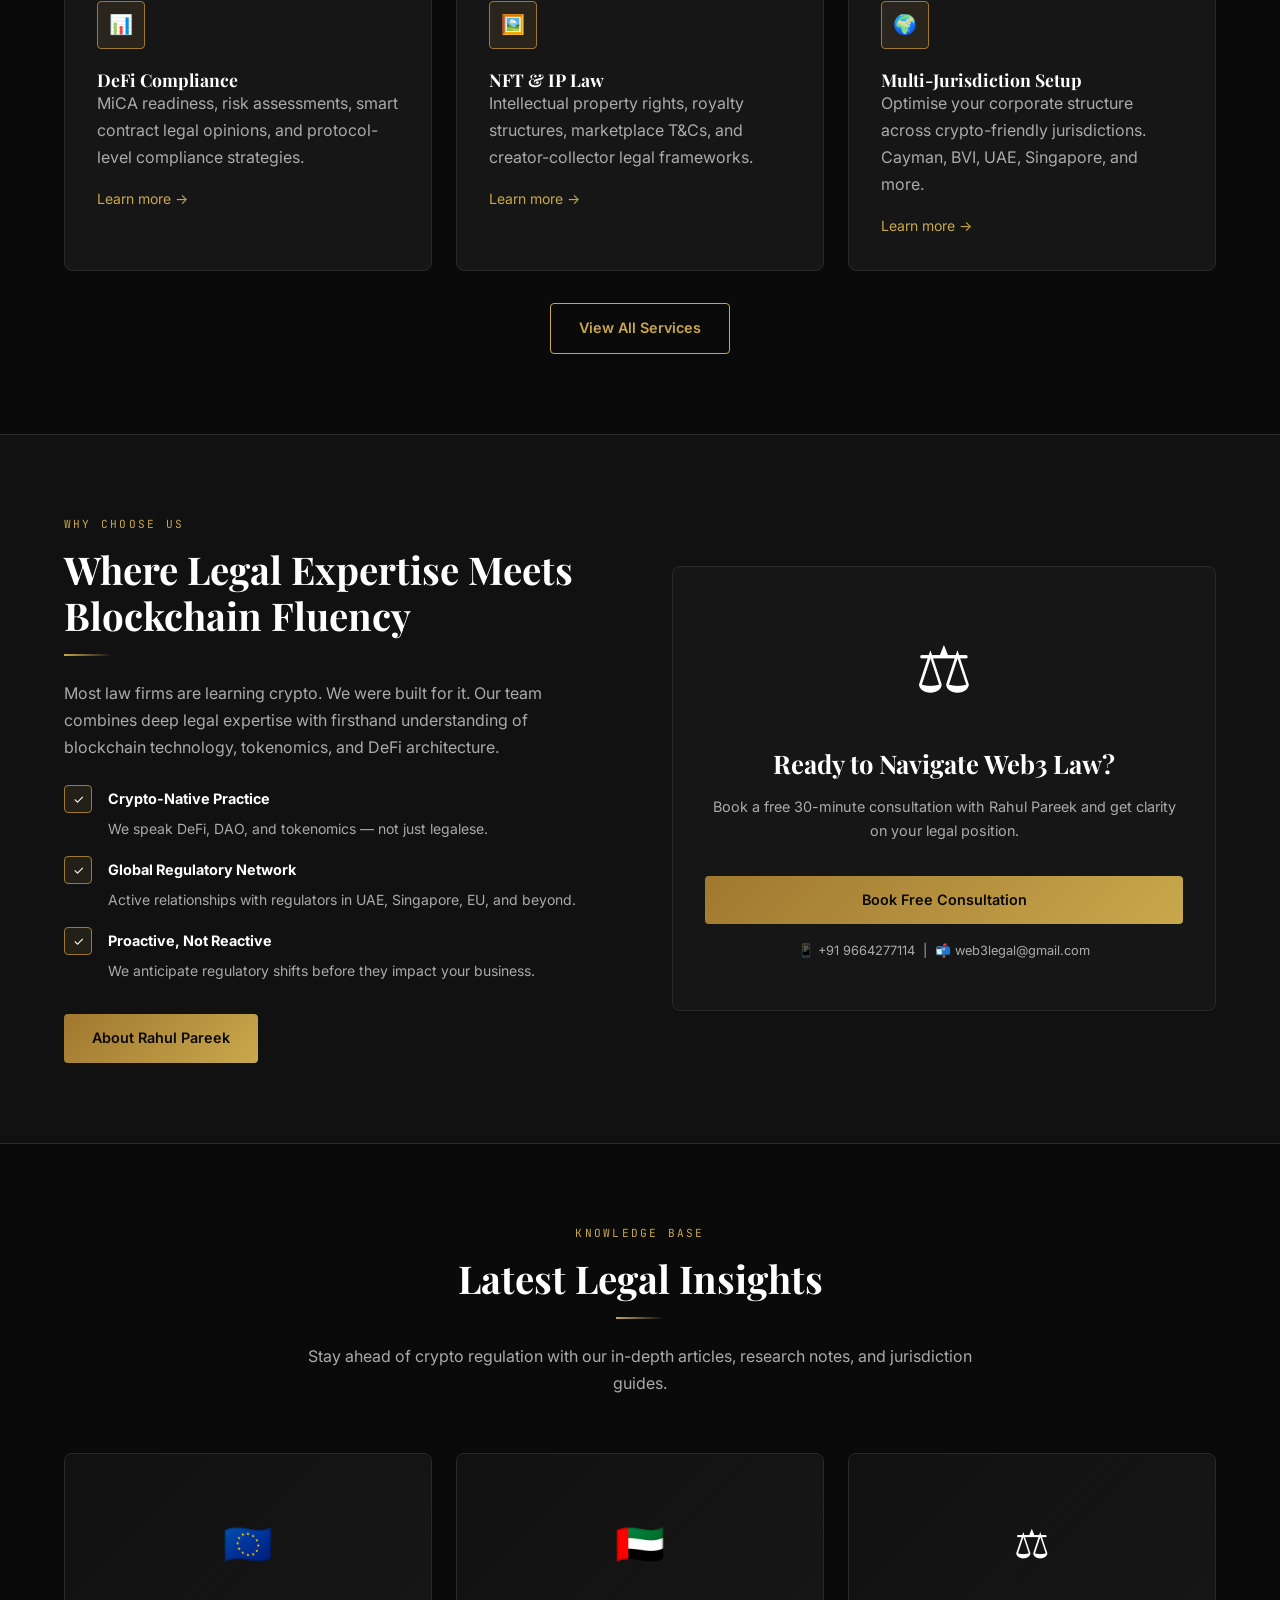
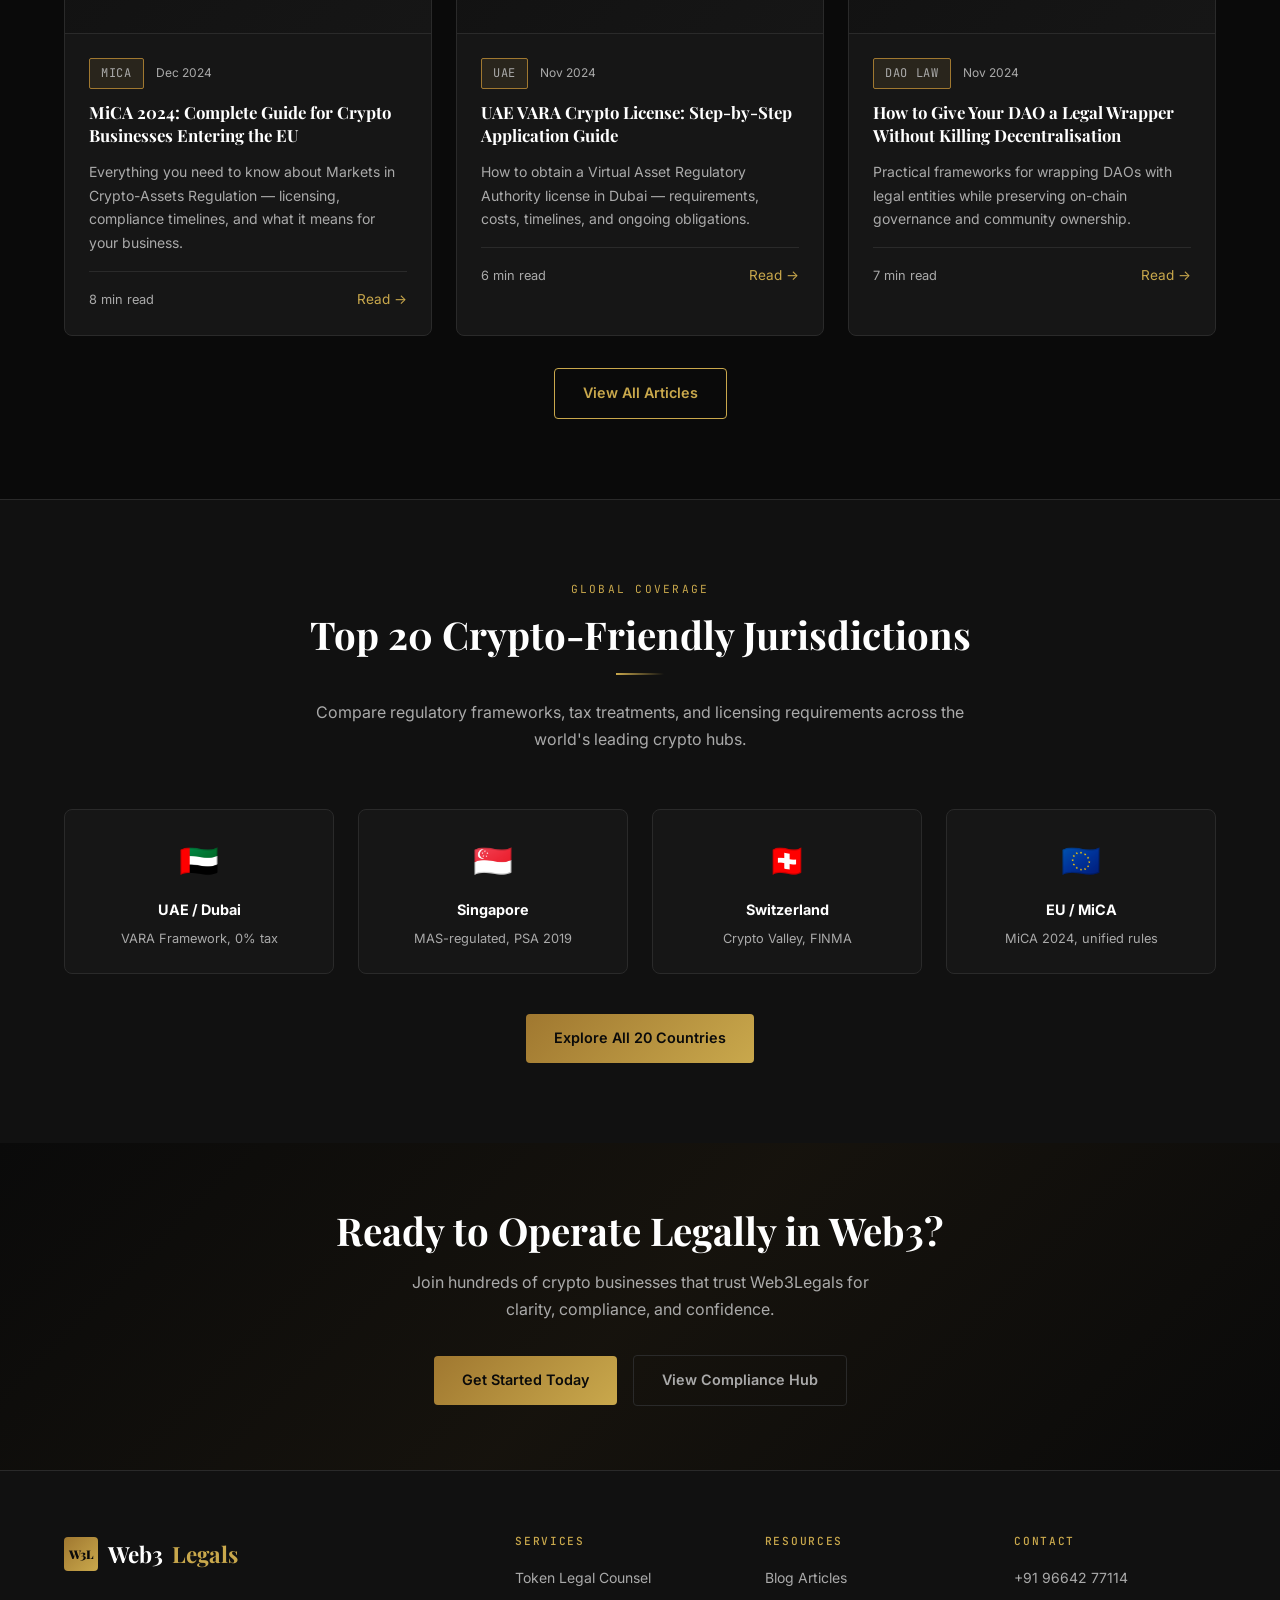
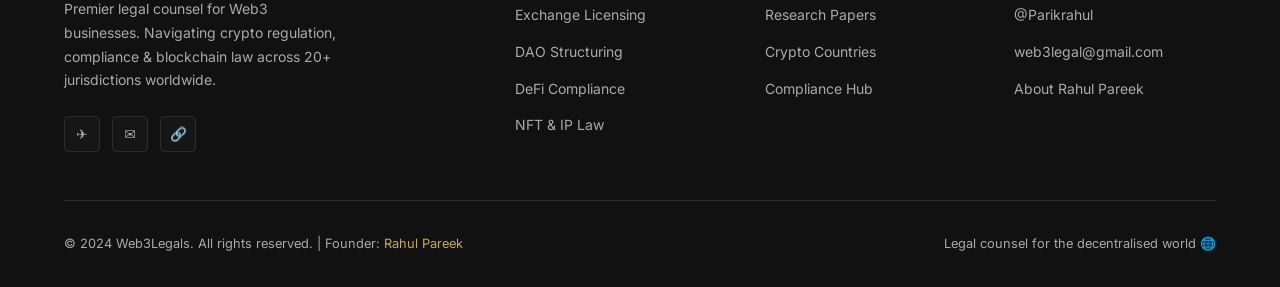
==== commit 4934da37: "Remove Free Guides link from index.html Removed link to 'Free Guides & PDFs' from the index page." ====
--- a/web3legals/index.html
+++ b/web3legals/index.html
@@ -213,7 +213,6 @@
     <div class="flex flex-center gap-2" style="flex-wrap:wrap;">
       <a href="pages/contact.html" class="btn btn-gold">Get Started Today</a>
       <a href="pages/compliance.html" class="btn btn-ghost">View Compliance Hub</a>
-      <a href="pages/resources.html">Free Guides & PDFs</a>
     </div>
   </div>
 </section>
